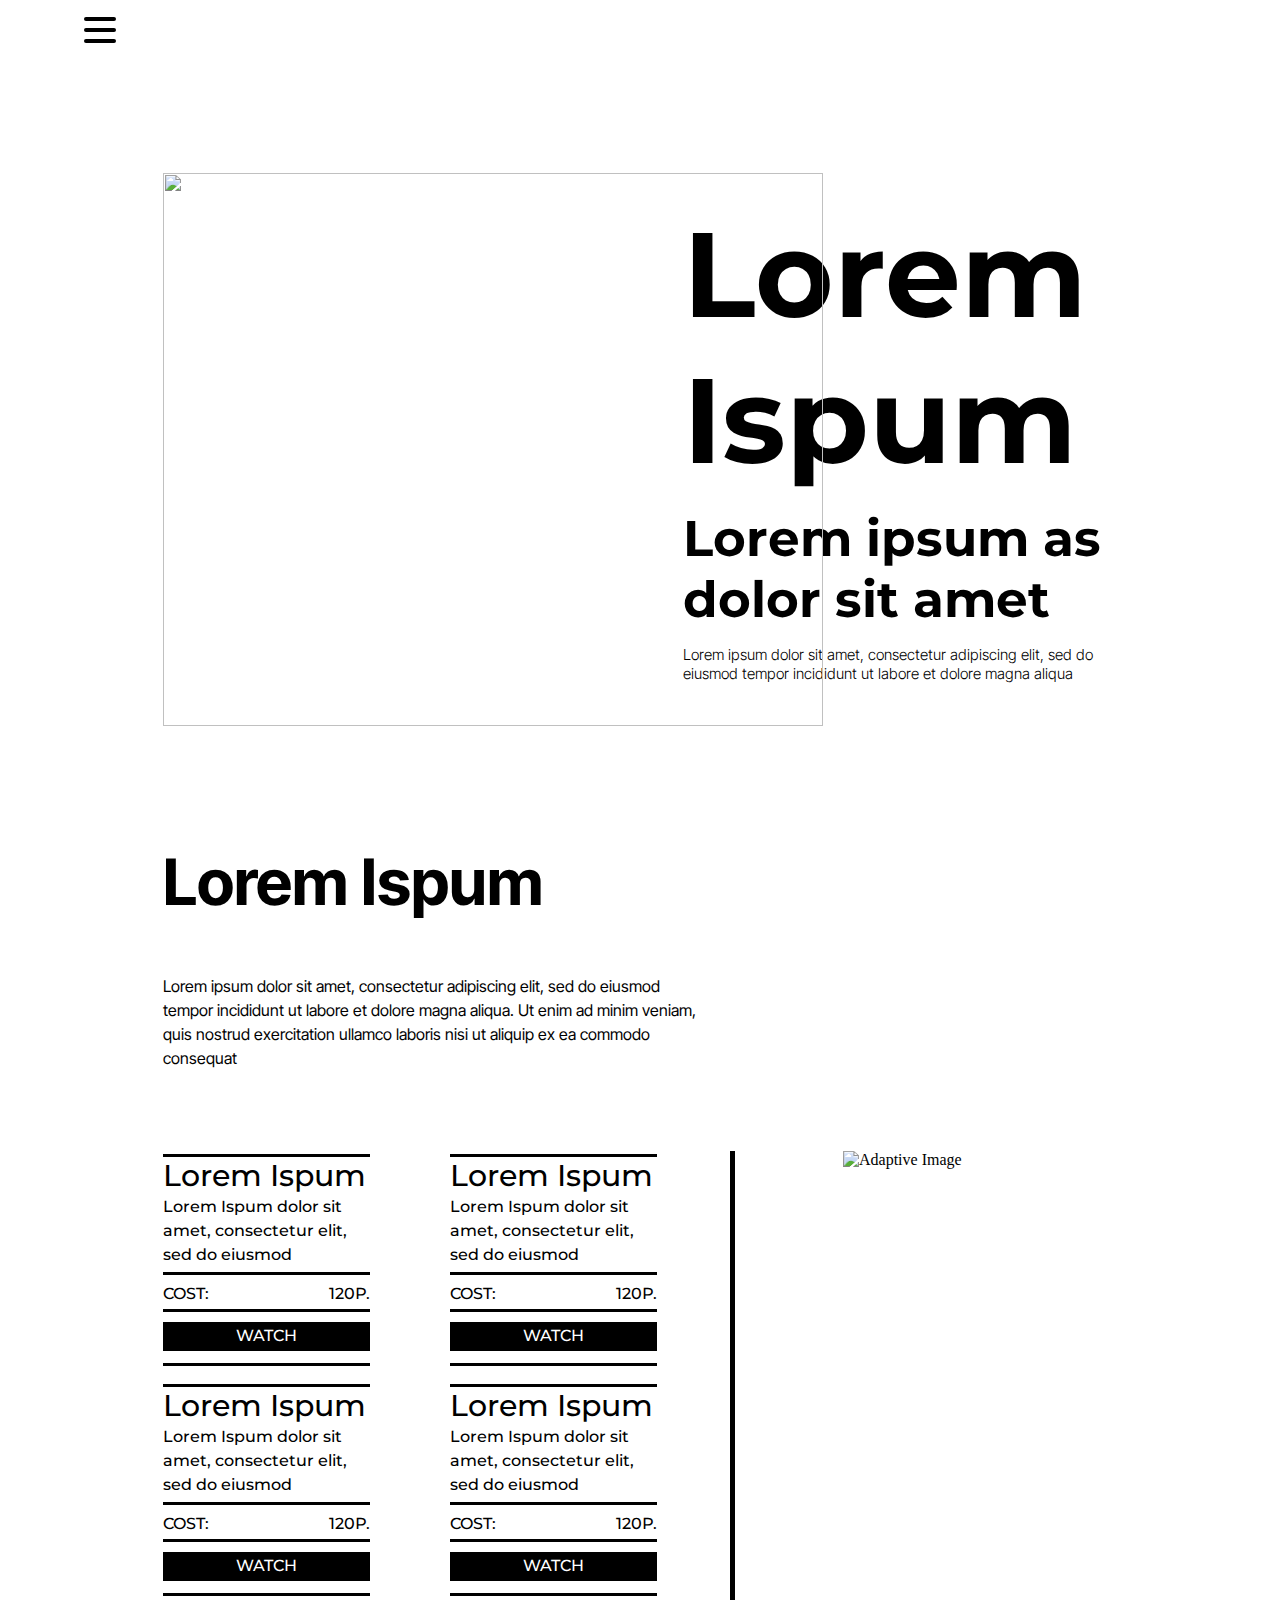
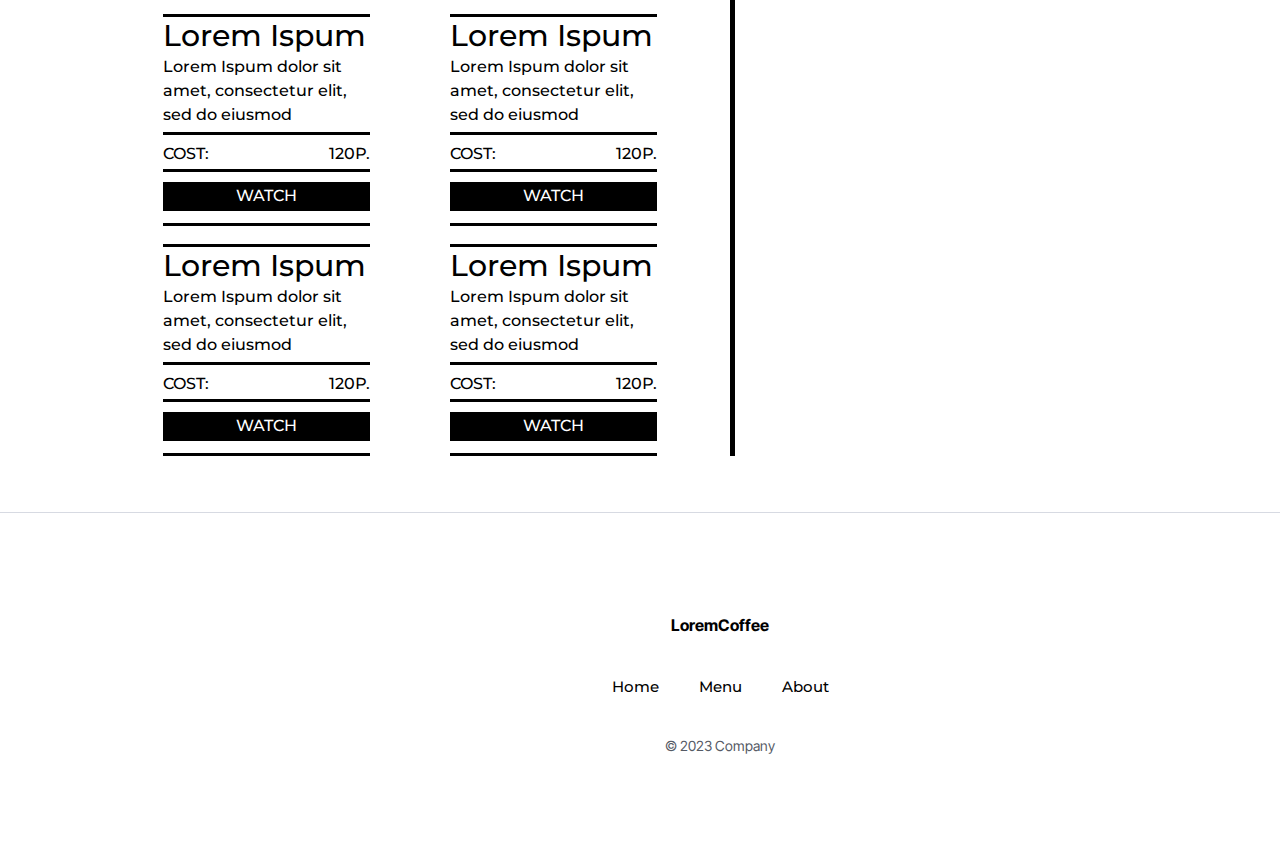
==== Pages/menu.html @ 5dd71c61 "Add files via upload" ====
<!DOCTYPE html>
<html lang="en">
    <head>
        <meta charset="UTF-8">
        <meta name="viewport" content="width=device-width, initial-scale=1.0">
        <meta name="theme-color" content="#000000">
        <title>LoremCoffeeShop</title>
        <!-- Прописываю подключение шрифтов -->
        <link rel="stylesheet" href="https://fonts.googleapis.com/css?family=Montserrat%3A700"/>
        <link rel="stylesheet" href="https://fonts.googleapis.com/css?family=Source+Sans+Pro%3A700"/>
        <link rel="stylesheet" href="https://fonts.googleapis.com/css2?family=Inter+Tight:ital,wght@0,100;0,200;0,300;0,400;0,500;0,600;0,700;0,800;0,900;1,100;1,200;1,300;1,400;1,500;1,600;1,700;1,800;1,900&family=Montserrat:ital,wght@0,100;0,200;0,300;0,400;0,500;0,600;0,700;0,800;0,900;1,100;1,200;1,300;1,400;1,500;1,600;1,700;1,800;1,900&display=swap">
        <!-- Прописываю подключение файлов -->
        <link rel="stylesheet" href="../Styles/menu_style.css">
    </head>
<body>
    <!-- Прописываю общий хедер -->
    <nav>
        <div class="navbar">
            <div class="container nav-container">
                <input class="checkbox" type="checkbox" name="" id="">
                <div class="hamburger-lines">
                    <span class="line line1"></span>
                    <span class="line line2"></span>
                    <span class="line line3"></span>
                </div>
                <div class="logo">
                    <h1>LoremCoffee</h1>
                </div>
                <div class="menu-items">
                    <li><a href="../index.html">Home</a></li>
                    <li><a href="../Pages/menu.html">Menu</a></li>
                    <li><a href="../Pages/about.html">About</a></li>
                </div>
            </div>
        </div>
    </nav>

    <!-- Прописываю главный блок страницы -->
    <div class="main_site_block">
        <div class="main_text_container">
            <div class="txt">
                <div class="zagolovok">
                    Lorem <br> Ispum
                </div>
                <div class="lorem_second_txt">Lorem ipsum as dolor sit amet</div>
                <div class="lorem_third_txt">Lorem ipsum dolor sit amet, 
                    consectetur adipiscing elit, sed do eiusmod tempor incididunt ut 
                    labore et dolore magna aliqua</div>
            </div>
        </div>
    </div>
    <img class="main_site_first_image_block" src="Materials/Слой.png">

    <!-- Прописываю функциональное меню для сайта -->
    <div class="menu_content_block">
        <div class="txt">
            <h1 class="title">Lorem Ispum</h1>
            <p class="text">Lorem ipsum dolor sit amet, consectetur adipiscing elit, 
                sed do eiusmod tempor incididunt ut labore et dolore magna aliqua. Ut enim 
                ad minim veniam, quis nostrud exercitation ullamco laboris nisi ut aliquip 
                ex ea commodo consequat</p>
        </div>
        <div class="container_razdelitel">
            <div class="razdelitel">
                <div class="colored_razdelitel"></div>
            </div>
        </div>
        <div class="items">
            <div class="first item">
                <div class="razd"></div>
                <h2 class="zag">Lorem Ispum</h2>
                <p class="text">Lorem Ispum dolor sit amet, consectetur elit, sed do eiusmod</p>
                <div class="razd2"></div>
                <h3 class="cost">COST:</h3>
                <h3 class="sec_cost">120Р.</h3>
                <div class="razd3"></div>
                <div class="button">
                    <h4 class="btn_txt">WATCH</h4>
                </div>
                <div class="razd4"></div>
            </div>
            <div class="second item">
                <div class="razd"></div>
                <h2 class="zag">Lorem Ispum</h2>
                <p class="text">Lorem Ispum dolor sit amet, consectetur elit, sed do eiusmod</p>
                <div class="razd2"></div>
                <h3 class="cost">COST:</h3>
                <h3 class="sec_cost">120Р.</h3>
                <div class="razd3"></div>
                <div class="button">
                    <h4 class="btn_txt">WATCH</h4>
                </div>
                <div class="razd4"></div>
            </div>
            <div class="third item">
                <div class="razd"></div>
                <h2 class="zag">Lorem Ispum</h2>
                <p class="text">Lorem Ispum dolor sit amet, consectetur elit, sed do eiusmod</p>
                <div class="razd2"></div>
                <h3 class="cost">COST:</h3>
                <h3 class="sec_cost">120Р.</h3>
                <div class="razd3"></div>
                <div class="button">
                    <h4 class="btn_txt">WATCH</h4>
                </div>
                <div class="razd4"></div>
            </div>
            <div class="four item">
                <div class="razd"></div>
                <h2 class="zag">Lorem Ispum</h2>
                <p class="text">Lorem Ispum dolor sit amet, consectetur elit, sed do eiusmod</p>
                <div class="razd2"></div>
                <h3 class="cost">COST:</h3>
                <h3 class="sec_cost">120Р.</h3>
                <div class="razd3"></div>
                <div class="button">
                    <h4 class="btn_txt">WATCH</h4>
                </div>
                <div class="razd4"></div>
            </div>
            <div class="five item">
                <div class="razd"></div>
                <h2 class="zag">Lorem Ispum</h2>
                <p class="text">Lorem Ispum dolor sit amet, consectetur elit, sed do eiusmod</p>
                <div class="razd2"></div>
                <h3 class="cost">COST:</h3>
                <h3 class="sec_cost">120Р.</h3>
                <div class="razd3"></div>
                <div class="button">
                    <h4 class="btn_txt">WATCH</h4>
                </div>
                <div class="razd4"></div>
            </div>
            <div class="six item">
                <div class="razd"></div>
                <h2 class="zag">Lorem Ispum</h2>
                <p class="text">Lorem Ispum dolor sit amet, consectetur elit, sed do eiusmod</p>
                <div class="razd2"></div>
                <h3 class="cost">COST:</h3>
                <h3 class="sec_cost">120Р.</h3>
                <div class="razd3"></div>
                <div class="button">
                    <h4 class="btn_txt">WATCH</h4>
                </div>
                <div class="razd4"></div>
            </div>
            <div class="seven item">
                <div class="razd"></div>
                <h2 class="zag">Lorem Ispum</h2>
                <p class="text">Lorem Ispum dolor sit amet, consectetur elit, sed do eiusmod</p>
                <div class="razd2"></div>
                <h3 class="cost">COST:</h3>
                <h3 class="sec_cost">120Р.</h3>
                <div class="razd3"></div>
                <div class="button">
                    <h4 class="btn_txt">WATCH</h4>
                </div>
                <div class="razd4"></div>
            </div>
            <div class="eight item">
                <div class="razd"></div>
                <h2 class="zag">Lorem Ispum</h2>
                <p class="text">Lorem Ispum dolor sit amet, consectetur elit, sed do eiusmod</p>
                <div class="razd2"></div>
                <h3 class="cost">COST:</h3>
                <h3 class="sec_cost">120Р.</h3>
                <div class="razd3"></div>
                <div class="button">
                    <h4 class="btn_txt">WATCH</h4>
                </div>
                <div class="razd4"></div>
            </div>
        </div>
        <div class="image_container">
            <img class="adaptive_img" src="Materials/DeWatermark.ai_1703764814657.jpg" alt="Adaptive Image">
        </div>
    </div>

    <!-- Прописываю футер -->
    <div class="footer">
        <div class="footer_logo">LoremCoffee</div>
        <div class="link_menu">
            <li><a href="../index.html">Home</a></li>
            <li><a href="../Pages/menu.html">Menu</a></li>
            <li><a href="../Pages/about.html">About</a></li>
        </div>
        <div class="aut">© 2023 Company</div>
    </div>
</body>
</html>
---- Styles/menu_style.css ----
/* Прописываю основные свойства */

html {
  scroll-behavior: smooth;
}

* {
    margin: 0;
    padding: 0;
    box-sizing: border-box;
  }
  
  .body {
      width: 1440px;
      height: 100%;
      cursor: none;
  }
  
  /* Прописываю гамбургер меню */
  
  .container {
    max-width: 1440px;
    width: 90%;
    margin: auto;
    font-family: "Montserrat";
  }
  
  .navbar {
    width: 100%;
    position: fixed;
    z-index: 2;
  }
  
  .nav-container {
    display: flex;
    justify-content: space-between;
    align-items: center;
    height: 62px;
  }
  
  .navbar .menu-items {
    display: flex;
  }
  
  .navbar .nav-container li {
    list-style: none;
  }
  
  .navbar .nav-container a {
    text-decoration: none;
    color: #000;
    font-weight: 500;
    font-size: 1.2rem;
    padding: 0.7rem;
  }
  
  .navbar .nav-container a:hover{
      font-weight: bolder;
  }
  
  .nav-container {
    display: block;
    position: relative;
    height: 60px;
  }
  
  .nav-container .checkbox {
    position: absolute;
    display: block;
    height: 32px;
    width: 32px;
    top: 20px;
    left: 20px;
    z-index: 5;
    opacity: 0;
    cursor: pointer;
  }
  
  .nav-container .hamburger-lines {
    display: block;
    height: 26px;
    width: 32px;
    position: absolute;
    top: 17px;
    left: 20px;
    z-index: 2;
    display: flex;
    flex-direction: column;
    justify-content: space-between;
  }
  
  .nav-container .hamburger-lines .line {
    display: block;
    height: 4px;
    width: 100%;
    border-radius: 10px;
    background: #000;
  }
  
  .nav-container .hamburger-lines .line1 {
    transform-origin: 0% 0%;
    transition: transform 0.4s ease-in-out;
  }
  
  .nav-container .hamburger-lines .line2 {
    transition: transform 0.2s ease-in-out;
  }
  
  .nav-container .hamburger-lines .line3 {
    transform-origin: 0% 100%;
    transition: transform 0.4s ease-in-out;
  }
  
  .navbar .menu-items {
    padding-top: 120px;
    box-shadow: inset 0 0 2000px rgb(255, 255, 255);
    height: 100vh;
    width: 100%;
    transform: translate(-150%);
    display: flex;
    flex-direction: column;
    margin-left: -40px;
    padding-left: 50px;
    transition: transform 0.5s ease-in-out;
    text-align: center;
  }
  
  .navbar .menu-items li {
    margin-bottom: 1.2rem;
    font-size: 1.5rem;
    font-weight: 500;
    z-index: 2;
  }
  
  .logo {
    position: absolute;
    top: 10px;
    right: 15px;
    font-size: 1.2rem;
    color: #000;
    z-index: 2;
    display: none;
  }
  
  .nav-container input[type="checkbox"]:checked ~ .menu-items {
    transform: translateX(0);
  }
  
  .nav-container input[type="checkbox"]:checked ~ .hamburger-lines .line1 {
    transform: rotate(45deg);
  }
  
  .nav-container input[type="checkbox"]:checked ~ .hamburger-lines .line2 {
    transform: scaleY(0);
  }
  
  .nav-container input[type="checkbox"]:checked ~ .hamburger-lines .line3 {
    transform: rotate(-45deg);
  }
  
  .nav-container input[type="checkbox"]:checked ~ .logo{
    display: none;
  }

  /* Прописываю стили главного блока страницы */

.main_site_block {
    width: 434px;
    height: 498px;
    flex-shrink: 0;
    position: absolute;
    top: 201px;
    right: 163px;
}

.main_site_block .main_text_container .zagolovok {
    width: 434px;
    color: #000;
    font-family: Montserrat;
    font-size: 120px;
    font-style: normal;
    font-weight: 700;
    line-height: normal;
    margin-bottom: 15px;
}

.main_site_block .main_text_container .lorem_second_txt {
    color: #000;
    font-family: Montserrat;
    font-size: 50px;
    font-style: normal;
    font-weight: 700;
    line-height: normal;
    margin-bottom: 15px;
}

.main_site_block .main_text_container .lorem_third_txt {
    color: #000;
    font-family: Inter Tight;
    font-size: 15px;
    font-style: normal;
    font-weight: 300;
    line-height: normal;
    margin-bottom: 15px;
}

.main_site_first_image_block {
    width: 660px;
    height: 553px;
    flex-shrink: 0;
    position: absolute;
    top: 173px;
    left: 163px;
    object-fit: contain;
}

/* Прописываю блок меню */

.menu_content_block .txt {
  display: flex;
  width: 547px;
  height: 180px;
  flex-direction: column;
  align-items: flex-start;
  gap: 30px;
  flex-shrink: 0;
  position: absolute;
  left: 163px;
  top: 850px;
}

.menu_content_block .txt .title {
  min-width: 400px;
  max-width: 488px;
  align-self: stretch;
  color: var(--Neutral-primary, #000);

  /* Display/Bold/XL */
  font-family: Inter Tight;
  font-size: 64px;
  font-style: normal;
  font-weight: 700;
  line-height: 64px; /* 100% */
  margin-bottom: 30px;
}

.menu_content_block .txt .text {
  width: 547px;
  color: #000;

  /* Text/Regular/M */
  font-family: Inter Tight;
  font-size: 16px;
  font-style: normal;
  font-weight: 400;
  line-height: 24px; /* 150% */
}

.menu_content_block .container_razdelitel {
  width: 93px;
  height: 920px;
  flex-shrink: 0;
  position: absolute;
  left: 730px;
  top: 1136px;
}

.menu_content_block .colored_razdelitel {
  width: 5px;
  height: 905px;
  flex-shrink: 0;
  background-color: #000;
  position: absolute;
  top: 15px;
}

.menu_content_block .adaptive_img {
  width: 434px;
  height: 500px;
  flex-shrink: 0;
  position: absolute;
  left: 843px;
  top: 1151px;
  object-fit: cover;
  transition: top 0.3s;
}

.menu_content_block .items {
  color: #000;
  font-family: Montserrat;
}

.menu_content_block .item {
  width: 207px;
  height: 201.55px;
  flex-shrink: 0;
  position: absolute;
  top: 1164px;
  left: 163px;
}

.menu_content_block .item .razd {
  width: 207px;
  height: 2.95px;
  flex-shrink: 0;
  background-color: #000;
  position: absolute;
  bottom: 199px;
  margin-bottom: 10px;
}

.menu_content_block .item .zag {
  width: 207px;
  height: 23.596px;
  flex-shrink: 0;
  font-size: 30px;
  font-style: normal;
  font-weight: 500;
  line-height: 24px; /* 80% */
  margin-bottom: 7px;
}

.menu_content_block .item .text {
  width: 207px;
  height: 70.788px;
  flex-shrink: 0;
  font-size: 16px;
  font-style: normal;
  font-weight: 500;
  line-height: 24px; /* 150% */
  margin-bottom: 7px;
}

.menu_content_block .item .razd2 {
  width: 207px;
  height: 2.95px;
  flex-shrink: 0;
  background-color: #000;
  margin-bottom: 7px;
}

.menu_content_block .item .cost {
  width: 94px;
  height: 23.596px;
  flex-shrink: 0;
  font-size: 16px;
  font-style: normal;
  font-weight: 500;
  line-height: 24px; /* 150% */
  float: left;
}

.menu_content_block .item .sec_cost {
  width: 93px;
  height: 23.596px;
  flex-shrink: 0;
  font-size: 16px;
  font-style: normal;
  font-weight: 500;
  line-height: 24px; /* 150% */
  float: right;
  text-align: right;
  margin-bottom: 7px;
}

.menu_content_block .item .razd3 {
  width: 207px;
  height: 2.95px;
  flex-shrink: 0;
  background-color: #000;
  position: absolute;
  top: 145px;
  margin-bottom: 5px;
}

.menu_content_block .item .button {
  width: 207px;
  height: 28.512px;
  flex-shrink: 0;
}

.menu_content_block .item .button .btn_txt {
  display: flex;
  width: 100%;
  height: 28.512px;
  flex-direction: column;
  justify-content: center;
  text-align: center;
  flex-shrink: 0;
  color: #FFF;
  font-family: Montserrat;
  font-size: 16px;
  font-style: normal;
  font-weight: 500;
  line-height: 24px; /* 150% */
  background-color: #000;
  position: absolute;
  top: 158px;
  transition: background-color 0.3s, color 0.3s;
}

.menu_content_block .item .button .btn_txt:hover {
  color: #000;
  background-color: #FFF;
}

.menu_content_block .item .razd4 {
  width: 207px;
  height: 2.95px;
  flex-shrink: 0;
  background-color: #000;
  position: absolute;
  bottom: 0px;
}

.menu_content_block .items .second {
  position: absolute;
  left: 450px;
  top: 1164px;
}

.menu_content_block .items .third {
  position: absolute;
  top: 1394px;
  left: 163px;
}

.menu_content_block .items .four {
  position: absolute;
  top: 1394px;
  left: 450px;
}

.menu_content_block .items .five {
  position: absolute;
  top: 1624px;
  left: 163px;
}

.menu_content_block .items .six {
  position: absolute;
  top: 1624px;
  left: 450px;
}

.menu_content_block .items .seven {
  position: absolute;
  top: 1854px;
  left: 163px;
}

.menu_content_block .items .eight {
  position: absolute;
  top: 1854px;
  left: 450px;
}

/* Прописываю стили для футера */

.footer {
  display: flex;
  width: 1440px;
  padding: 100px 120px;
  flex-direction: column;
  align-items: center;
  gap: 40px;
  position: absolute;
  top: 2112px;
  border-top: 1px solid var(--Neutral-border, #D7DAE2);
  background: var(--Neutral-default, #FFF);
}

.footer .logo {
  display: flex;
  align-items: center;
  gap: 10px;
}

.footer .footer_logo {
  color: var(--Neutral-primary, #000);
  font-feature-settings: 'clig' off, 'liga' off;

  /* Text/Bold/M */
  font-family: Inter Tight;
  font-size: 16px;
  font-style: normal;
  font-weight: 700;
  line-height: 24px; /* 150% */
}

.footer .link_menu {
  display: flex;
  justify-content: center;
  align-items: center;
  gap: 40px;
  align-self: stretch;
  font-family: "Montserrat";
  font-size: 15px;
  font-style: normal;
  cursor: auto;
  font-weight: 500;
}

.footer .link_menu li, a {
  text-decoration: none;
  list-style: none;
  color: #000;
  font-weight: 500;
}

.footer .aut {
  color: var(--Neutral-secondary, #555A65);
  text-align: center;
  font-feature-settings: 'clig' off, 'liga' off;

  /* Text/Regular/S */
  font-family: Inter Tight;
  font-size: 14px;
  font-style: normal;
  font-weight: 400;
  line-height: 20px; /* 142.857% */
}
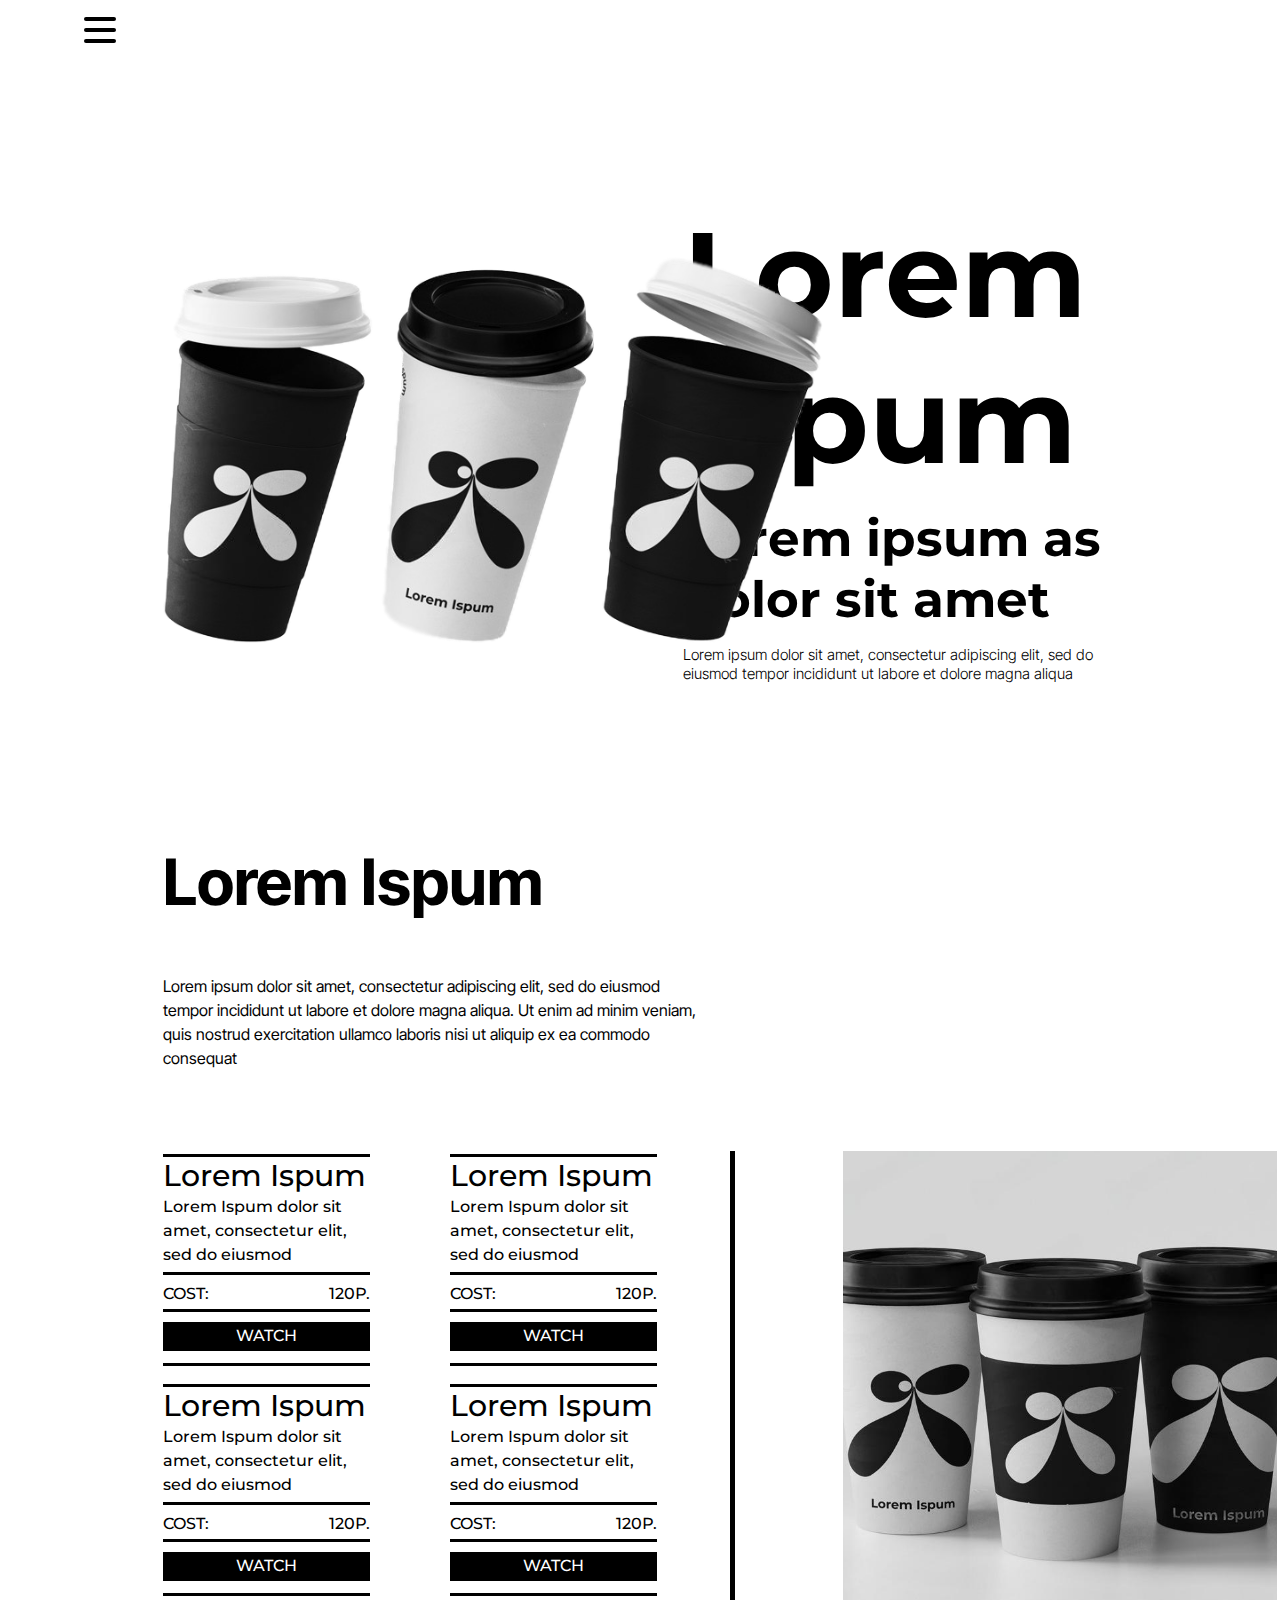
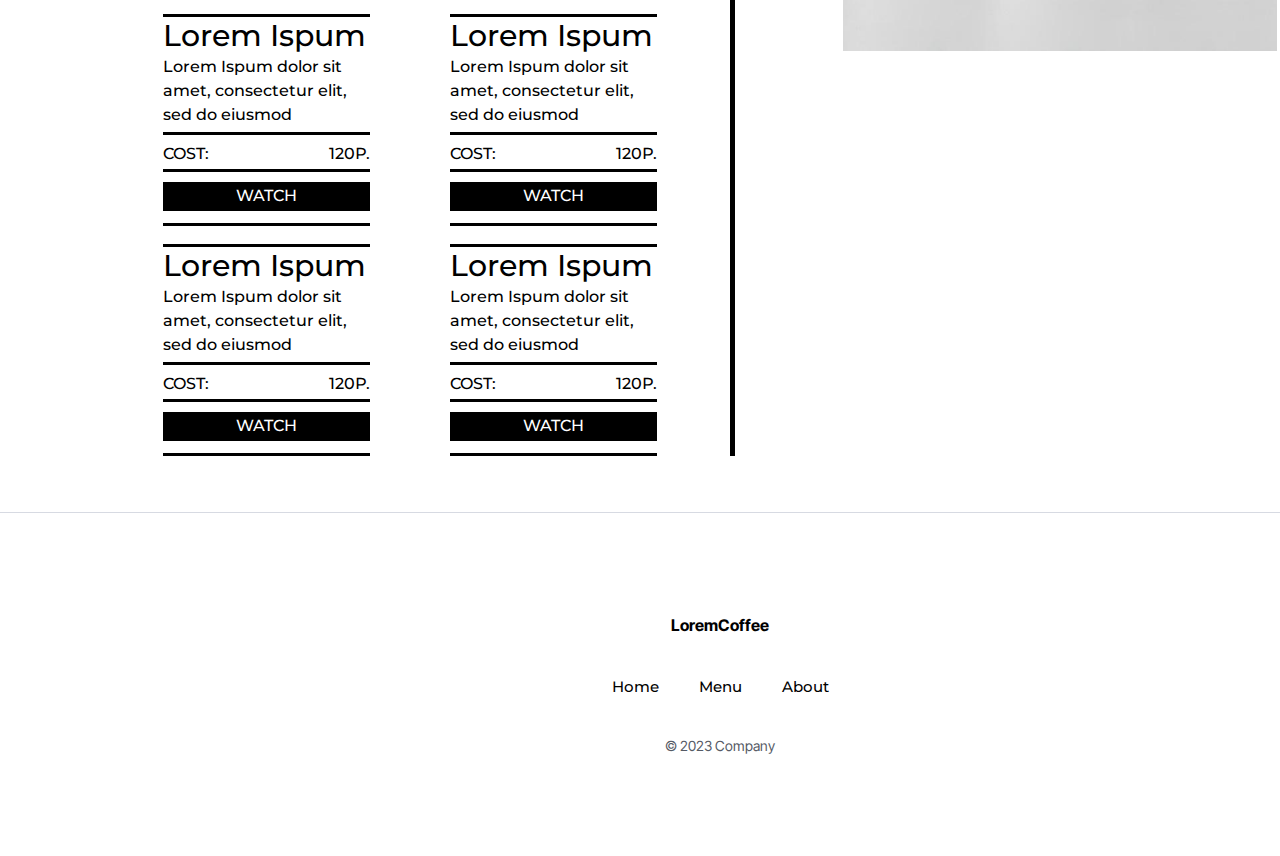
==== commit a065324f: "Update menu.html" ====
--- a/Pages/menu.html
+++ b/Pages/menu.html
@@ -49,7 +49,7 @@
             </div>
         </div>
     </div>
-    <img class="main_site_first_image_block" src="Materials/Слой.png">
+    <img class="main_site_first_image_block" src="../Materials/Слой.png">
 
     <!-- Прописываю функциональное меню для сайта -->
     <div class="menu_content_block">
@@ -172,7 +172,7 @@
             </div>
         </div>
         <div class="image_container">
-            <img class="adaptive_img" src="Materials/DeWatermark.ai_1703764814657.jpg" alt="Adaptive Image">
+            <img class="adaptive_img" src="../Materials/DeWatermark.ai_1703764814657.jpg" alt="Adaptive Image">
         </div>
     </div>
 
@@ -187,4 +187,4 @@
         <div class="aut">© 2023 Company</div>
     </div>
 </body>
-</html>+</html>
